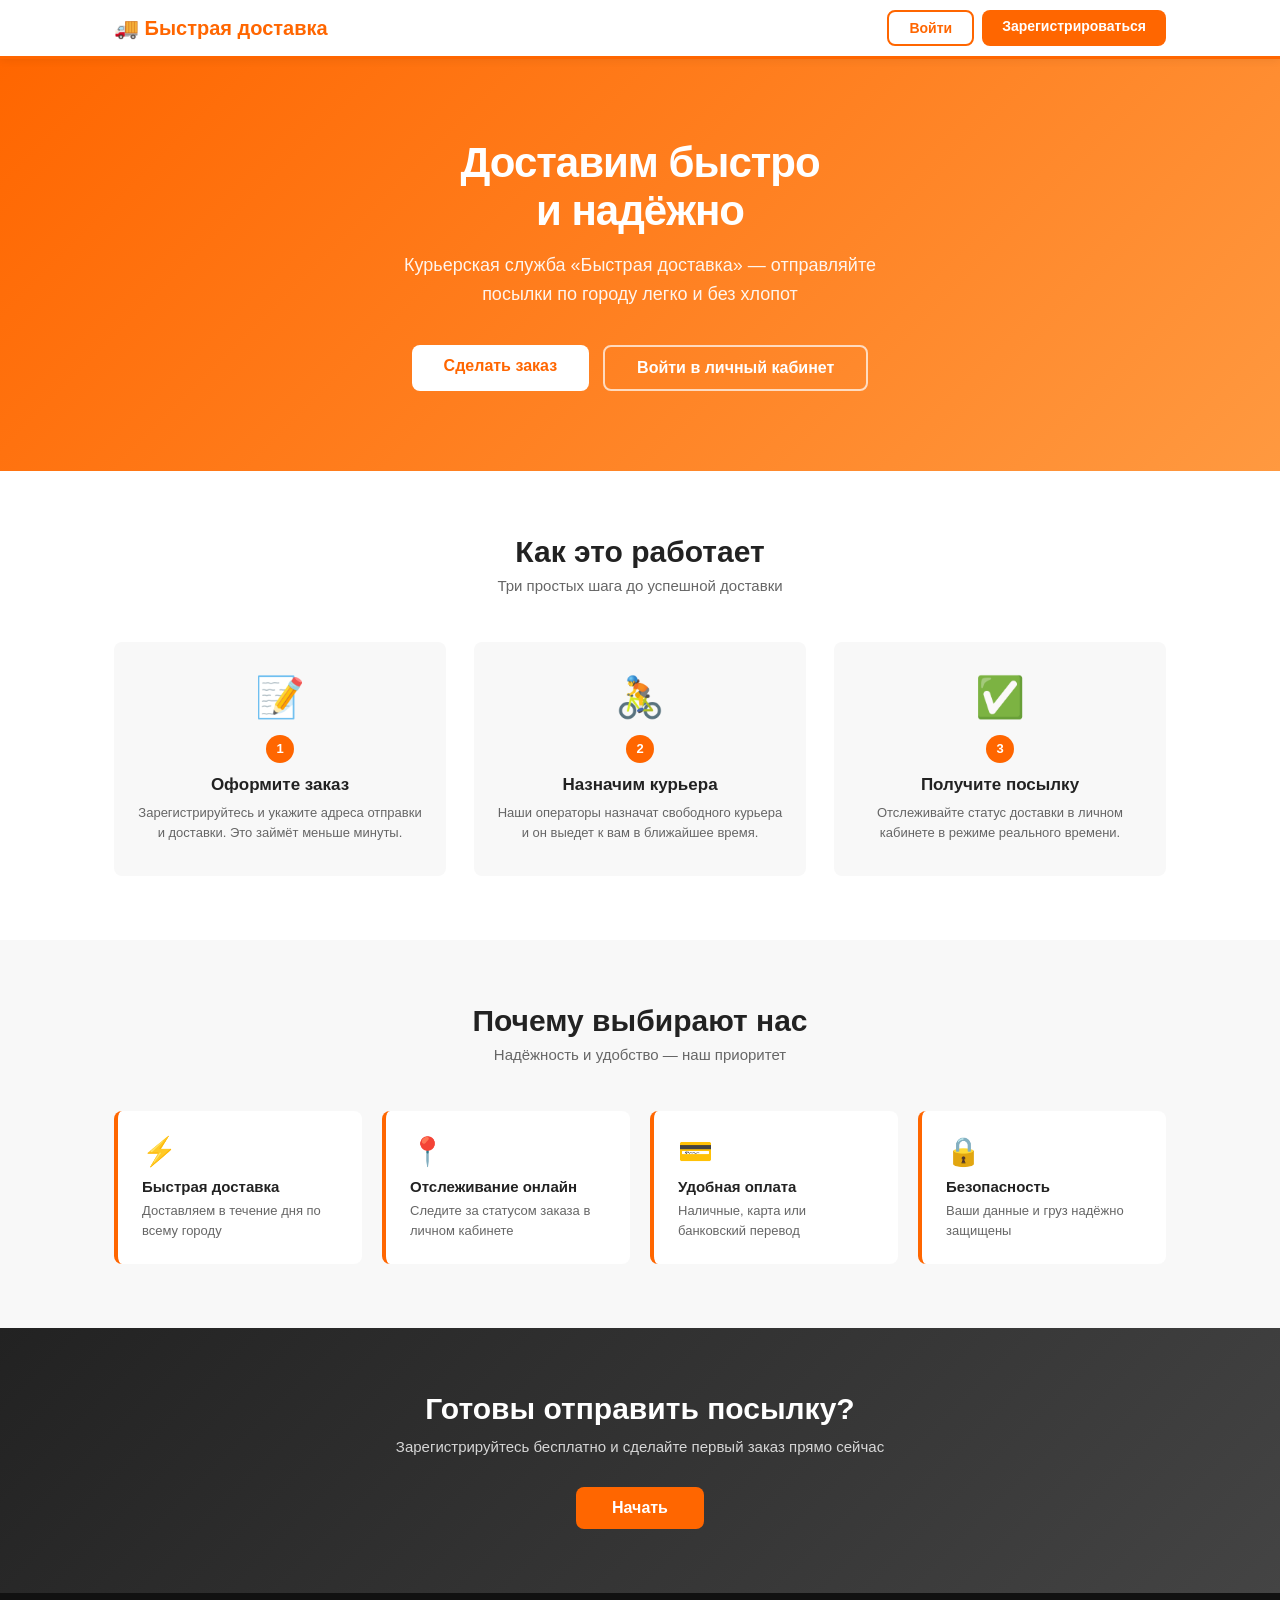
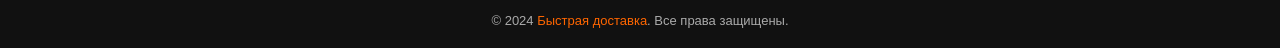
==== Frontend/client/index.html @ 126583a1 "feat: add client landing page and auth pages" ====
<!DOCTYPE html>
<html lang="ru">
<head>
  <meta charset="UTF-8">
  <meta name="viewport" content="width=device-width, initial-scale=1.0">
  <title>Быстрая доставка — Курьерская служба</title>
  <style>
    :root {
      --orange: #FF6600;
      --orange-dark: #CC5200;
      --text: #222;
      --muted: #666;
      --bg: #F8F8F8;
      --white: #fff;
      --radius: 8px;
    }
    * { box-sizing: border-box; margin: 0; padding: 0; }
    body { font-family: 'Segoe UI', Arial, sans-serif; color: var(--text); background: var(--white); }

    /* HEADER */
    header { background: var(--white); border-bottom: 3px solid var(--orange); position: sticky; top: 0; z-index: 100; box-shadow: 0 2px 8px rgba(0,0,0,0.06); }
    .client-header-inner { max-width: 1100px; margin: 0 auto; padding: 0 24px; height: 56px; display: flex; align-items: center; gap: 24px; }
    .logo { font-size: 20px; font-weight: 700; color: var(--orange); text-decoration: none; }
    .header-nav { display: flex; gap: 8px; margin-left: auto; }
    .c-btn { display: inline-block; padding: 8px 20px; border-radius: var(--radius); font-size: 14px; font-weight: 600; cursor: pointer; border: none; text-decoration: none; transition: background 0.15s; }
    .c-btn-primary { background: var(--orange); color: #fff; }
    .c-btn-primary:hover { background: var(--orange-dark); }
    .c-btn-outline { background: transparent; color: var(--orange); border: 2px solid var(--orange); }
    .c-btn-outline:hover { background: #FFF3EE; }

    /* HERO */
    .hero { background: linear-gradient(135deg, #FF6600 0%, #FF9940 100%); color: #fff; padding: 80px 24px; text-align: center; }
    .hero h1 { font-size: 42px; font-weight: 800; margin-bottom: 16px; letter-spacing: -1px; }
    .hero p { font-size: 18px; opacity: 0.92; max-width: 520px; margin: 0 auto 36px; line-height: 1.6; }
    .hero-btns { display: flex; gap: 14px; justify-content: center; flex-wrap: wrap; }
    .c-btn-white { background: #fff; color: var(--orange); font-size: 16px; padding: 12px 32px; }
    .c-btn-white:hover { background: #f0f0f0; }
    .c-btn-ghost { background: transparent; color: #fff; border: 2px solid rgba(255,255,255,0.7); font-size: 16px; padding: 12px 32px; }
    .c-btn-ghost:hover { background: rgba(255,255,255,0.15); }

    /* HOW IT WORKS */
    section { max-width: 1100px; margin: 0 auto; padding: 64px 24px; }
    .section-title { font-size: 30px; font-weight: 700; text-align: center; margin-bottom: 8px; }
    .section-sub { text-align: center; color: var(--muted); margin-bottom: 48px; font-size: 15px; }
    .steps { display: grid; grid-template-columns: repeat(auto-fit, minmax(220px, 1fr)); gap: 28px; }
    .step { text-align: center; padding: 32px 20px; background: var(--bg); border-radius: var(--radius); }
    .step-icon { font-size: 40px; margin-bottom: 14px; }
    .step-num { display: inline-block; background: var(--orange); color: #fff; width: 28px; height: 28px; border-radius: 50%; font-size: 13px; font-weight: 700; line-height: 28px; margin-bottom: 12px; }
    .step h3 { font-size: 17px; font-weight: 700; margin-bottom: 8px; }
    .step p { font-size: 13px; color: var(--muted); line-height: 1.6; }

    /* BENEFITS */
    .benefits-bg { background: var(--bg); }
    .benefits { display: grid; grid-template-columns: repeat(auto-fit, minmax(200px, 1fr)); gap: 20px; }
    .benefit { background: var(--white); border-radius: var(--radius); padding: 24px; border-left: 4px solid var(--orange); }
    .benefit-icon { font-size: 28px; margin-bottom: 10px; }
    .benefit h3 { font-size: 15px; font-weight: 700; margin-bottom: 6px; }
    .benefit p { font-size: 13px; color: var(--muted); line-height: 1.5; }

    /* CTA */
    .cta { background: linear-gradient(135deg, #222 0%, #444 100%); color: #fff; text-align: center; padding: 64px 24px; }
    .cta h2 { font-size: 30px; font-weight: 700; margin-bottom: 12px; }
    .cta p { font-size: 15px; opacity: 0.8; margin-bottom: 32px; }

    /* FOOTER */
    footer { background: #111; color: #aaa; text-align: center; padding: 20px; font-size: 13px; }
    footer span { color: var(--orange); }
  </style>
</head>
<body>

<header>
  <div class="client-header-inner">
    <a href="index.html" class="logo">🚚 Быстрая доставка</a>
    <div class="header-nav" id="header-nav">
      <a href="login.html" class="c-btn c-btn-outline">Войти</a>
      <a href="register.html" class="c-btn c-btn-primary">Зарегистрироваться</a>
    </div>
  </div>
</header>

<!-- HERO -->
<div class="hero">
  <h1>Доставим быстро<br>и надёжно</h1>
  <p>Курьерская служба «Быстрая доставка» — отправляйте посылки по городу легко и без хлопот</p>
  <div class="hero-btns">
    <a href="register.html" class="c-btn c-btn-white" id="cta-main">Сделать заказ</a>
    <a href="login.html" class="c-btn c-btn-ghost" id="cta-login">Войти в личный кабинет</a>
  </div>
</div>

<!-- КАК ЭТО РАБОТАЕТ -->
<section>
  <div class="section-title">Как это работает</div>
  <div class="section-sub">Три простых шага до успешной доставки</div>
  <div class="steps">
    <div class="step">
      <div class="step-icon">📝</div>
      <div class="step-num">1</div>
      <h3>Оформите заказ</h3>
      <p>Зарегистрируйтесь и укажите адреса отправки и доставки. Это займёт меньше минуты.</p>
    </div>
    <div class="step">
      <div class="step-icon">🚴</div>
      <div class="step-num">2</div>
      <h3>Назначим курьера</h3>
      <p>Наши операторы назначат свободного курьера и он выедет к вам в ближайшее время.</p>
    </div>
    <div class="step">
      <div class="step-icon">✅</div>
      <div class="step-num">3</div>
      <h3>Получите посылку</h3>
      <p>Отслеживайте статус доставки в личном кабинете в режиме реального времени.</p>
    </div>
  </div>
</section>

<!-- ПРЕИМУЩЕСТВА -->
<div class="benefits-bg">
  <section>
    <div class="section-title">Почему выбирают нас</div>
    <div class="section-sub">Надёжность и удобство — наш приоритет</div>
    <div class="benefits">
      <div class="benefit">
        <div class="benefit-icon">⚡</div>
        <h3>Быстрая доставка</h3>
        <p>Доставляем в течение дня по всему городу</p>
      </div>
      <div class="benefit">
        <div class="benefit-icon">📍</div>
        <h3>Отслеживание онлайн</h3>
        <p>Следите за статусом заказа в личном кабинете</p>
      </div>
      <div class="benefit">
        <div class="benefit-icon">💳</div>
        <h3>Удобная оплата</h3>
        <p>Наличные, карта или банковский перевод</p>
      </div>
      <div class="benefit">
        <div class="benefit-icon">🔒</div>
        <h3>Безопасность</h3>
        <p>Ваши данные и груз надёжно защищены</p>
      </div>
    </div>
  </section>
</div>

<!-- CTA -->
<div class="cta">
  <h2>Готовы отправить посылку?</h2>
  <p>Зарегистрируйтесь бесплатно и сделайте первый заказ прямо сейчас</p>
  <a href="register.html" class="c-btn c-btn-primary" id="cta-bottom" style="font-size:16px;padding:12px 36px;">Начать</a>
</div>

<footer>
  © 2024 <span>Быстрая доставка</span>. Все права защищены.
</footer>

<script>
// Если уже залогинен — меняем кнопки
if (localStorage.getItem('client_token')) {
  document.getElementById('header-nav').innerHTML =
    '<a href="dashboard.html" class="c-btn c-btn-primary">Мои заказы</a>';
  document.getElementById('cta-main').href    = 'dashboard.html';
  document.getElementById('cta-main').textContent = 'Мои заказы';
  document.getElementById('cta-login').style.display = 'none';
  document.getElementById('cta-bottom').href = 'dashboard.html';
  document.getElementById('cta-bottom').textContent = 'Перейти в кабинет';
}
</script>

</body>
</html>
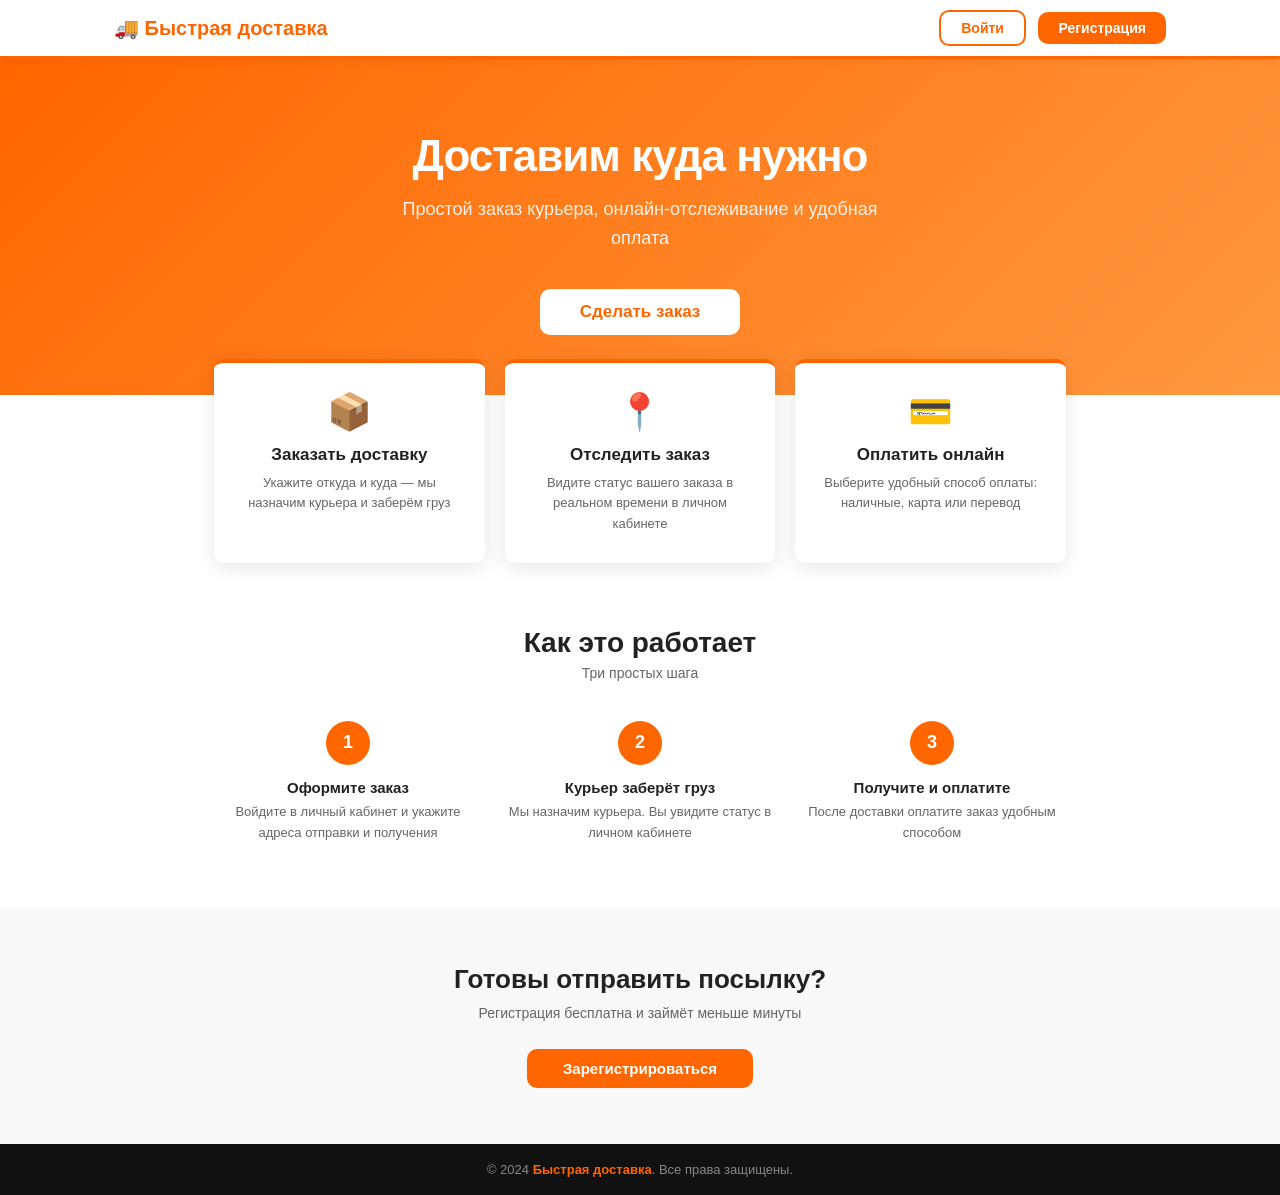
==== commit f4f79896: "redesign: simplify client portal to order/track/pay only" ====
--- a/Frontend/client/index.html
+++ b/Frontend/client/index.html
@@ -5,168 +5,141 @@
   <meta name="viewport" content="width=device-width, initial-scale=1.0">
   <title>Быстрая доставка — Курьерская служба</title>
   <style>
-    :root {
-      --orange: #FF6600;
-      --orange-dark: #CC5200;
-      --text: #222;
-      --muted: #666;
-      --bg: #F8F8F8;
-      --white: #fff;
-      --radius: 8px;
-    }
-    * { box-sizing: border-box; margin: 0; padding: 0; }
-    body { font-family: 'Segoe UI', Arial, sans-serif; color: var(--text); background: var(--white); }
+    :root { --orange:#FF6600; --orange-dark:#CC5200; --bg:#F8F8F8; --white:#fff; --text:#222; --muted:#666; --radius:10px; }
+    * { box-sizing:border-box; margin:0; padding:0; }
+    body { font-family:'Segoe UI',Arial,sans-serif; color:var(--text); background:var(--white); }
 
     /* HEADER */
-    header { background: var(--white); border-bottom: 3px solid var(--orange); position: sticky; top: 0; z-index: 100; box-shadow: 0 2px 8px rgba(0,0,0,0.06); }
-    .client-header-inner { max-width: 1100px; margin: 0 auto; padding: 0 24px; height: 56px; display: flex; align-items: center; gap: 24px; }
-    .logo { font-size: 20px; font-weight: 700; color: var(--orange); text-decoration: none; }
-    .header-nav { display: flex; gap: 8px; margin-left: auto; }
-    .c-btn { display: inline-block; padding: 8px 20px; border-radius: var(--radius); font-size: 14px; font-weight: 600; cursor: pointer; border: none; text-decoration: none; transition: background 0.15s; }
-    .c-btn-primary { background: var(--orange); color: #fff; }
-    .c-btn-primary:hover { background: var(--orange-dark); }
-    .c-btn-outline { background: transparent; color: var(--orange); border: 2px solid var(--orange); }
-    .c-btn-outline:hover { background: #FFF3EE; }
+    header { background:var(--white); border-bottom:3px solid var(--orange); position:sticky; top:0; z-index:100; box-shadow:0 2px 8px rgba(0,0,0,0.06); }
+    .hdr { max-width:1100px; margin:0 auto; padding:0 24px; height:56px; display:flex; align-items:center; gap:16px; }
+    .logo { font-size:20px; font-weight:800; color:var(--orange); text-decoration:none; flex:1; }
+    .btn { display:inline-block; padding:8px 20px; border-radius:var(--radius); font-size:14px; font-weight:600; cursor:pointer; border:none; text-decoration:none; transition:background 0.15s; }
+    .btn-primary { background:var(--orange); color:#fff; }
+    .btn-primary:hover { background:var(--orange-dark); }
+    .btn-outline { background:transparent; color:var(--orange); border:2px solid var(--orange); }
+    .btn-outline:hover { background:#FFF3EE; }
 
     /* HERO */
-    .hero { background: linear-gradient(135deg, #FF6600 0%, #FF9940 100%); color: #fff; padding: 80px 24px; text-align: center; }
-    .hero h1 { font-size: 42px; font-weight: 800; margin-bottom: 16px; letter-spacing: -1px; }
-    .hero p { font-size: 18px; opacity: 0.92; max-width: 520px; margin: 0 auto 36px; line-height: 1.6; }
-    .hero-btns { display: flex; gap: 14px; justify-content: center; flex-wrap: wrap; }
-    .c-btn-white { background: #fff; color: var(--orange); font-size: 16px; padding: 12px 32px; }
-    .c-btn-white:hover { background: #f0f0f0; }
-    .c-btn-ghost { background: transparent; color: #fff; border: 2px solid rgba(255,255,255,0.7); font-size: 16px; padding: 12px 32px; }
-    .c-btn-ghost:hover { background: rgba(255,255,255,0.15); }
+    .hero { background:linear-gradient(135deg,#FF6600,#FF9940); color:#fff; text-align:center; padding:72px 24px 60px; }
+    .hero h1 { font-size:44px; font-weight:800; letter-spacing:-1px; margin-bottom:14px; }
+    .hero p { font-size:18px; opacity:.9; max-width:480px; margin:0 auto 36px; line-height:1.6; }
+    .hero-btn { display:inline-block; background:#fff; color:var(--orange); font-size:17px; font-weight:700; padding:13px 40px; border-radius:var(--radius); text-decoration:none; transition:background .15s; }
+    .hero-btn:hover { background:#f0f0f0; }
 
-    /* HOW IT WORKS */
-    section { max-width: 1100px; margin: 0 auto; padding: 64px 24px; }
-    .section-title { font-size: 30px; font-weight: 700; text-align: center; margin-bottom: 8px; }
-    .section-sub { text-align: center; color: var(--muted); margin-bottom: 48px; font-size: 15px; }
-    .steps { display: grid; grid-template-columns: repeat(auto-fit, minmax(220px, 1fr)); gap: 28px; }
-    .step { text-align: center; padding: 32px 20px; background: var(--bg); border-radius: var(--radius); }
-    .step-icon { font-size: 40px; margin-bottom: 14px; }
-    .step-num { display: inline-block; background: var(--orange); color: #fff; width: 28px; height: 28px; border-radius: 50%; font-size: 13px; font-weight: 700; line-height: 28px; margin-bottom: 12px; }
-    .step h3 { font-size: 17px; font-weight: 700; margin-bottom: 8px; }
-    .step p { font-size: 13px; color: var(--muted); line-height: 1.6; }
+    /* FEATURES */
+    .features { max-width:900px; margin:-36px auto 0; padding:0 24px; position:relative; z-index:2; }
+    .feat-grid { display:grid; grid-template-columns:repeat(3,1fr); gap:20px; }
+    .feat-card { background:var(--white); border-radius:var(--radius); box-shadow:0 4px 20px rgba(0,0,0,0.1); padding:28px 22px; text-align:center; border-top:4px solid var(--orange); }
+    .feat-icon { font-size:36px; margin-bottom:12px; }
+    .feat-card h3 { font-size:17px; font-weight:700; margin-bottom:8px; }
+    .feat-card p { font-size:13px; color:var(--muted); line-height:1.6; }
 
-    /* BENEFITS */
-    .benefits-bg { background: var(--bg); }
-    .benefits { display: grid; grid-template-columns: repeat(auto-fit, minmax(200px, 1fr)); gap: 20px; }
-    .benefit { background: var(--white); border-radius: var(--radius); padding: 24px; border-left: 4px solid var(--orange); }
-    .benefit-icon { font-size: 28px; margin-bottom: 10px; }
-    .benefit h3 { font-size: 15px; font-weight: 700; margin-bottom: 6px; }
-    .benefit p { font-size: 13px; color: var(--muted); line-height: 1.5; }
+    /* HOW */
+    .section { max-width:900px; margin:0 auto; padding:64px 24px; }
+    .sec-title { font-size:28px; font-weight:700; text-align:center; margin-bottom:6px; }
+    .sec-sub { text-align:center; color:var(--muted); font-size:14px; margin-bottom:40px; }
+    .steps { display:grid; grid-template-columns:repeat(3,1fr); gap:24px; }
+    .step { text-align:center; }
+    .step-num { display:inline-flex; align-items:center; justify-content:center; width:44px; height:44px; background:var(--orange); color:#fff; border-radius:50%; font-size:18px; font-weight:800; margin-bottom:14px; }
+    .step h3 { font-size:15px; font-weight:700; margin-bottom:6px; }
+    .step p { font-size:13px; color:var(--muted); line-height:1.6; }
+    .step-arrow { display:flex; align-items:center; justify-content:center; padding-top:22px; font-size:24px; color:#ccc; }
 
     /* CTA */
-    .cta { background: linear-gradient(135deg, #222 0%, #444 100%); color: #fff; text-align: center; padding: 64px 24px; }
-    .cta h2 { font-size: 30px; font-weight: 700; margin-bottom: 12px; }
-    .cta p { font-size: 15px; opacity: 0.8; margin-bottom: 32px; }
+    .cta { background:var(--bg); text-align:center; padding:56px 24px; }
+    .cta h2 { font-size:26px; font-weight:700; margin-bottom:10px; }
+    .cta p { color:var(--muted); font-size:14px; margin-bottom:28px; }
 
     /* FOOTER */
-    footer { background: #111; color: #aaa; text-align: center; padding: 20px; font-size: 13px; }
-    footer span { color: var(--orange); }
+    footer { background:#111; color:#888; text-align:center; padding:18px; font-size:13px; }
+    footer b { color:var(--orange); }
+
+    @media(max-width:640px) {
+      .feat-grid,.steps { grid-template-columns:1fr; }
+      .hero h1 { font-size:30px; }
+      .step-arrow { display:none; }
+    }
   </style>
 </head>
 <body>
 
 <header>
-  <div class="client-header-inner">
+  <div class="hdr">
     <a href="index.html" class="logo">🚚 Быстрая доставка</a>
-    <div class="header-nav" id="header-nav">
-      <a href="login.html" class="c-btn c-btn-outline">Войти</a>
-      <a href="register.html" class="c-btn c-btn-primary">Зарегистрироваться</a>
+    <div id="nav-btns">
+      <a href="login.html" class="btn btn-outline" style="margin-right:8px">Войти</a>
+      <a href="register.html" class="btn btn-primary">Регистрация</a>
     </div>
   </div>
 </header>
 
-<!-- HERO -->
 <div class="hero">
-  <h1>Доставим быстро<br>и надёжно</h1>
-  <p>Курьерская служба «Быстрая доставка» — отправляйте посылки по городу легко и без хлопот</p>
-  <div class="hero-btns">
-    <a href="register.html" class="c-btn c-btn-white" id="cta-main">Сделать заказ</a>
-    <a href="login.html" class="c-btn c-btn-ghost" id="cta-login">Войти в личный кабинет</a>
+  <h1>Доставим куда нужно</h1>
+  <p>Простой заказ курьера, онлайн-отслеживание и удобная оплата</p>
+  <a href="#" class="hero-btn" id="main-cta">Сделать заказ</a>
+</div>
+
+<div class="features">
+  <div class="feat-grid">
+    <div class="feat-card">
+      <div class="feat-icon">📦</div>
+      <h3>Заказать доставку</h3>
+      <p>Укажите откуда и куда — мы назначим курьера и заберём груз</p>
+    </div>
+    <div class="feat-card">
+      <div class="feat-icon">📍</div>
+      <h3>Отследить заказ</h3>
+      <p>Видите статус вашего заказа в реальном времени в личном кабинете</p>
+    </div>
+    <div class="feat-card">
+      <div class="feat-icon">💳</div>
+      <h3>Оплатить онлайн</h3>
+      <p>Выберите удобный способ оплаты: наличные, карта или перевод</p>
+    </div>
   </div>
 </div>
 
-<!-- КАК ЭТО РАБОТАЕТ -->
-<section>
-  <div class="section-title">Как это работает</div>
-  <div class="section-sub">Три простых шага до успешной доставки</div>
+<div class="section">
+  <div class="sec-title">Как это работает</div>
+  <div class="sec-sub">Три простых шага</div>
   <div class="steps">
     <div class="step">
-      <div class="step-icon">📝</div>
       <div class="step-num">1</div>
       <h3>Оформите заказ</h3>
-      <p>Зарегистрируйтесь и укажите адреса отправки и доставки. Это займёт меньше минуты.</p>
+      <p>Войдите в личный кабинет и укажите адреса отправки и получения</p>
     </div>
     <div class="step">
-      <div class="step-icon">🚴</div>
       <div class="step-num">2</div>
-      <h3>Назначим курьера</h3>
-      <p>Наши операторы назначат свободного курьера и он выедет к вам в ближайшее время.</p>
+      <h3>Курьер заберёт груз</h3>
+      <p>Мы назначим курьера. Вы увидите статус в личном кабинете</p>
     </div>
     <div class="step">
-      <div class="step-icon">✅</div>
       <div class="step-num">3</div>
-      <h3>Получите посылку</h3>
-      <p>Отслеживайте статус доставки в личном кабинете в режиме реального времени.</p>
+      <h3>Получите и оплатите</h3>
+      <p>После доставки оплатите заказ удобным способом</p>
     </div>
   </div>
-</section>
-
-<!-- ПРЕИМУЩЕСТВА -->
-<div class="benefits-bg">
-  <section>
-    <div class="section-title">Почему выбирают нас</div>
-    <div class="section-sub">Надёжность и удобство — наш приоритет</div>
-    <div class="benefits">
-      <div class="benefit">
-        <div class="benefit-icon">⚡</div>
-        <h3>Быстрая доставка</h3>
-        <p>Доставляем в течение дня по всему городу</p>
-      </div>
-      <div class="benefit">
-        <div class="benefit-icon">📍</div>
-        <h3>Отслеживание онлайн</h3>
-        <p>Следите за статусом заказа в личном кабинете</p>
-      </div>
-      <div class="benefit">
-        <div class="benefit-icon">💳</div>
-        <h3>Удобная оплата</h3>
-        <p>Наличные, карта или банковский перевод</p>
-      </div>
-      <div class="benefit">
-        <div class="benefit-icon">🔒</div>
-        <h3>Безопасность</h3>
-        <p>Ваши данные и груз надёжно защищены</p>
-      </div>
-    </div>
-  </section>
 </div>
 
-<!-- CTA -->
 <div class="cta">
   <h2>Готовы отправить посылку?</h2>
-  <p>Зарегистрируйтесь бесплатно и сделайте первый заказ прямо сейчас</p>
-  <a href="register.html" class="c-btn c-btn-primary" id="cta-bottom" style="font-size:16px;padding:12px 36px;">Начать</a>
+  <p>Регистрация бесплатна и займёт меньше минуты</p>
+  <a href="#" class="btn btn-primary" id="cta-bottom" style="font-size:15px;padding:11px 36px">Начать</a>
 </div>
 
-<footer>
-  © 2024 <span>Быстрая доставка</span>. Все права защищены.
-</footer>
+<footer>© 2024 <b>Быстрая доставка</b>. Все права защищены.</footer>
 
 <script>
-// Если уже залогинен — меняем кнопки
-if (localStorage.getItem('client_token')) {
-  document.getElementById('header-nav').innerHTML =
-    '<a href="dashboard.html" class="c-btn c-btn-primary">Мои заказы</a>';
-  document.getElementById('cta-main').href    = 'dashboard.html';
-  document.getElementById('cta-main').textContent = 'Мои заказы';
-  document.getElementById('cta-login').style.display = 'none';
-  document.getElementById('cta-bottom').href = 'dashboard.html';
-  document.getElementById('cta-bottom').textContent = 'Перейти в кабинет';
-}
+  const logged = !!localStorage.getItem('client_token');
+
+  if (logged) {
+    document.getElementById('nav-btns').innerHTML =
+      '<a href="dashboard.html" class="btn btn-primary">Мой кабинет</a>';
+  }
+
+  document.getElementById('main-cta').href  = logged ? 'dashboard.html' : 'login.html';
+  document.getElementById('cta-bottom').href = logged ? 'dashboard.html' : 'register.html';
+  document.getElementById('cta-bottom').textContent = logged ? 'Перейти в кабинет' : 'Зарегистрироваться';
 </script>
 
 </body>
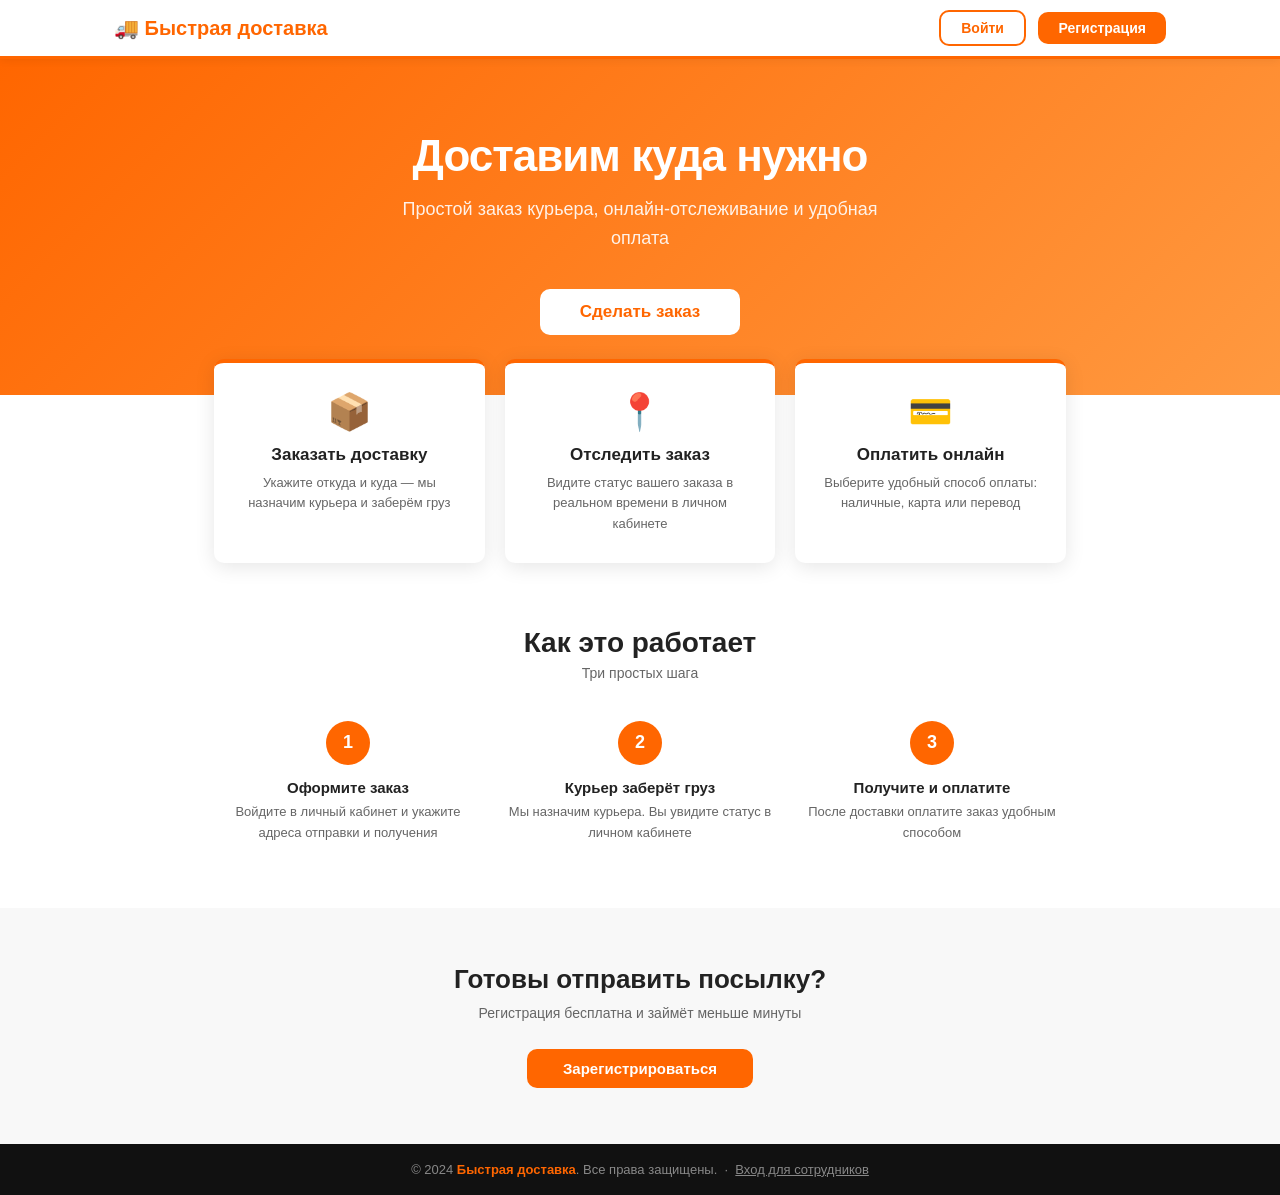
==== commit 38b69213: "fix: block client login in CRM, add staff link in client footer" ====
--- a/Frontend/client/index.html
+++ b/Frontend/client/index.html
@@ -127,7 +127,11 @@
   <a href="#" class="btn btn-primary" id="cta-bottom" style="font-size:15px;padding:11px 36px">Начать</a>
 </div>
 
-<footer>© 2024 <b>Быстрая доставка</b>. Все права защищены.</footer>
+<footer>
+  © 2024 <b>Быстрая доставка</b>. Все права защищены.
+  &nbsp;·&nbsp;
+  <a href="../login.html" style="color:#888;text-decoration:underline">Вход для сотрудников</a>
+</footer>
 
 <script>
   const logged = !!localStorage.getItem('client_token');
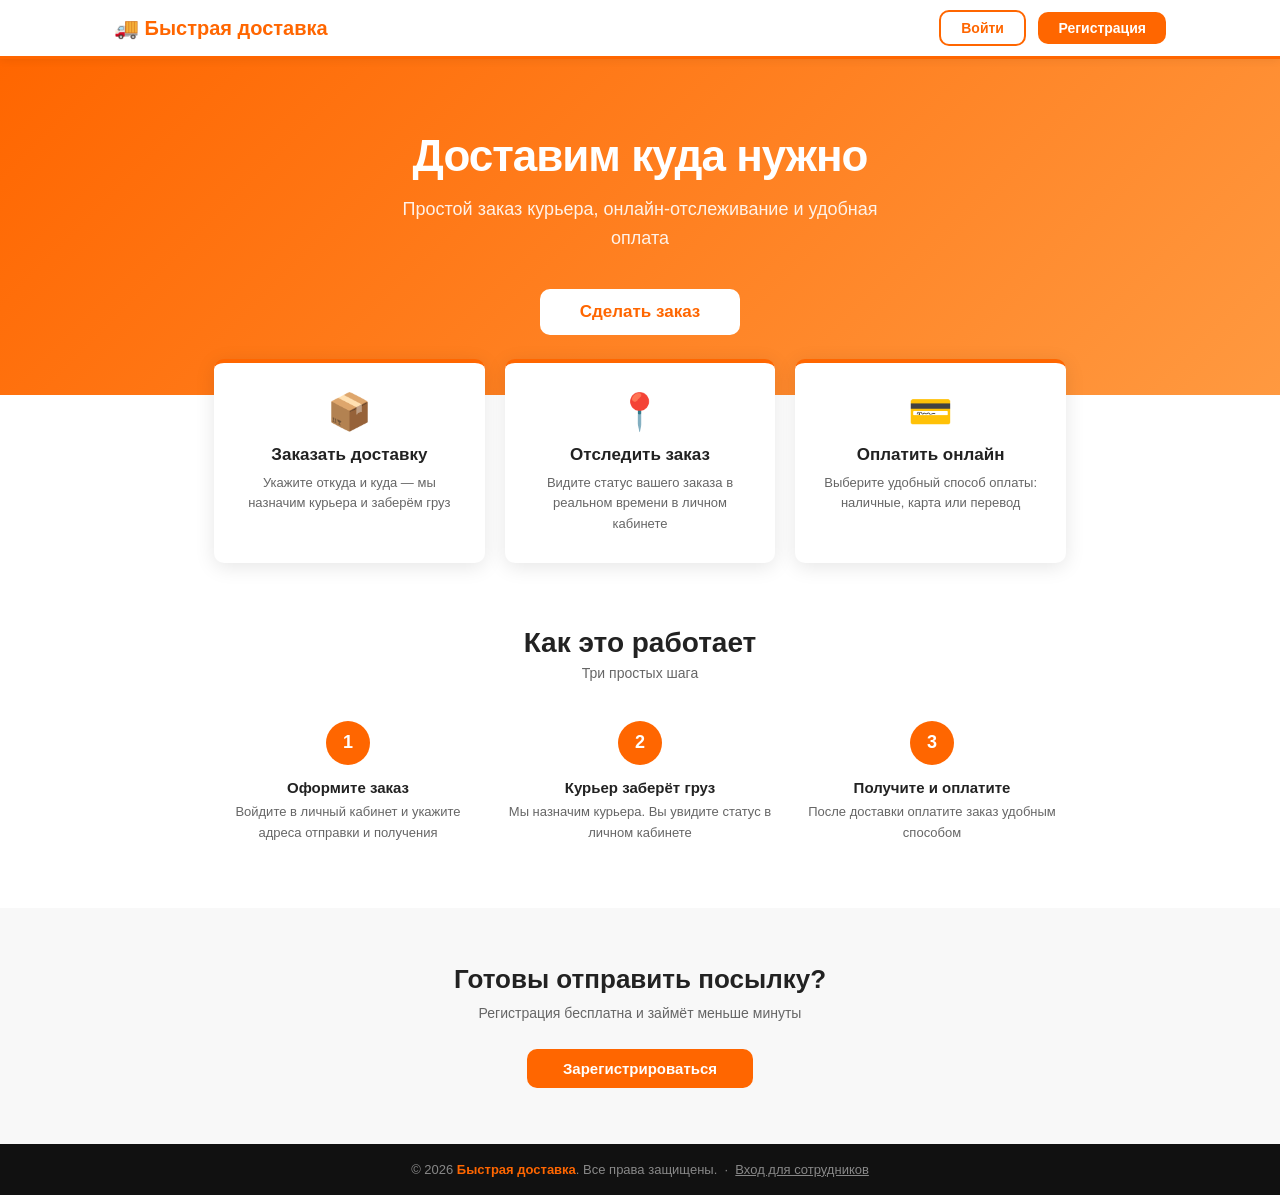
==== commit c313c615: "chore: update copyright year to 2026" ====
--- a/Frontend/client/index.html
+++ b/Frontend/client/index.html
@@ -128,7 +128,7 @@
 </div>
 
 <footer>
-  © 2024 <b>Быстрая доставка</b>. Все права защищены.
+  © 2026 <b>Быстрая доставка</b>. Все права защищены.
   &nbsp;·&nbsp;
   <a href="../login.html" style="color:#888;text-decoration:underline">Вход для сотрудников</a>
 </footer>
